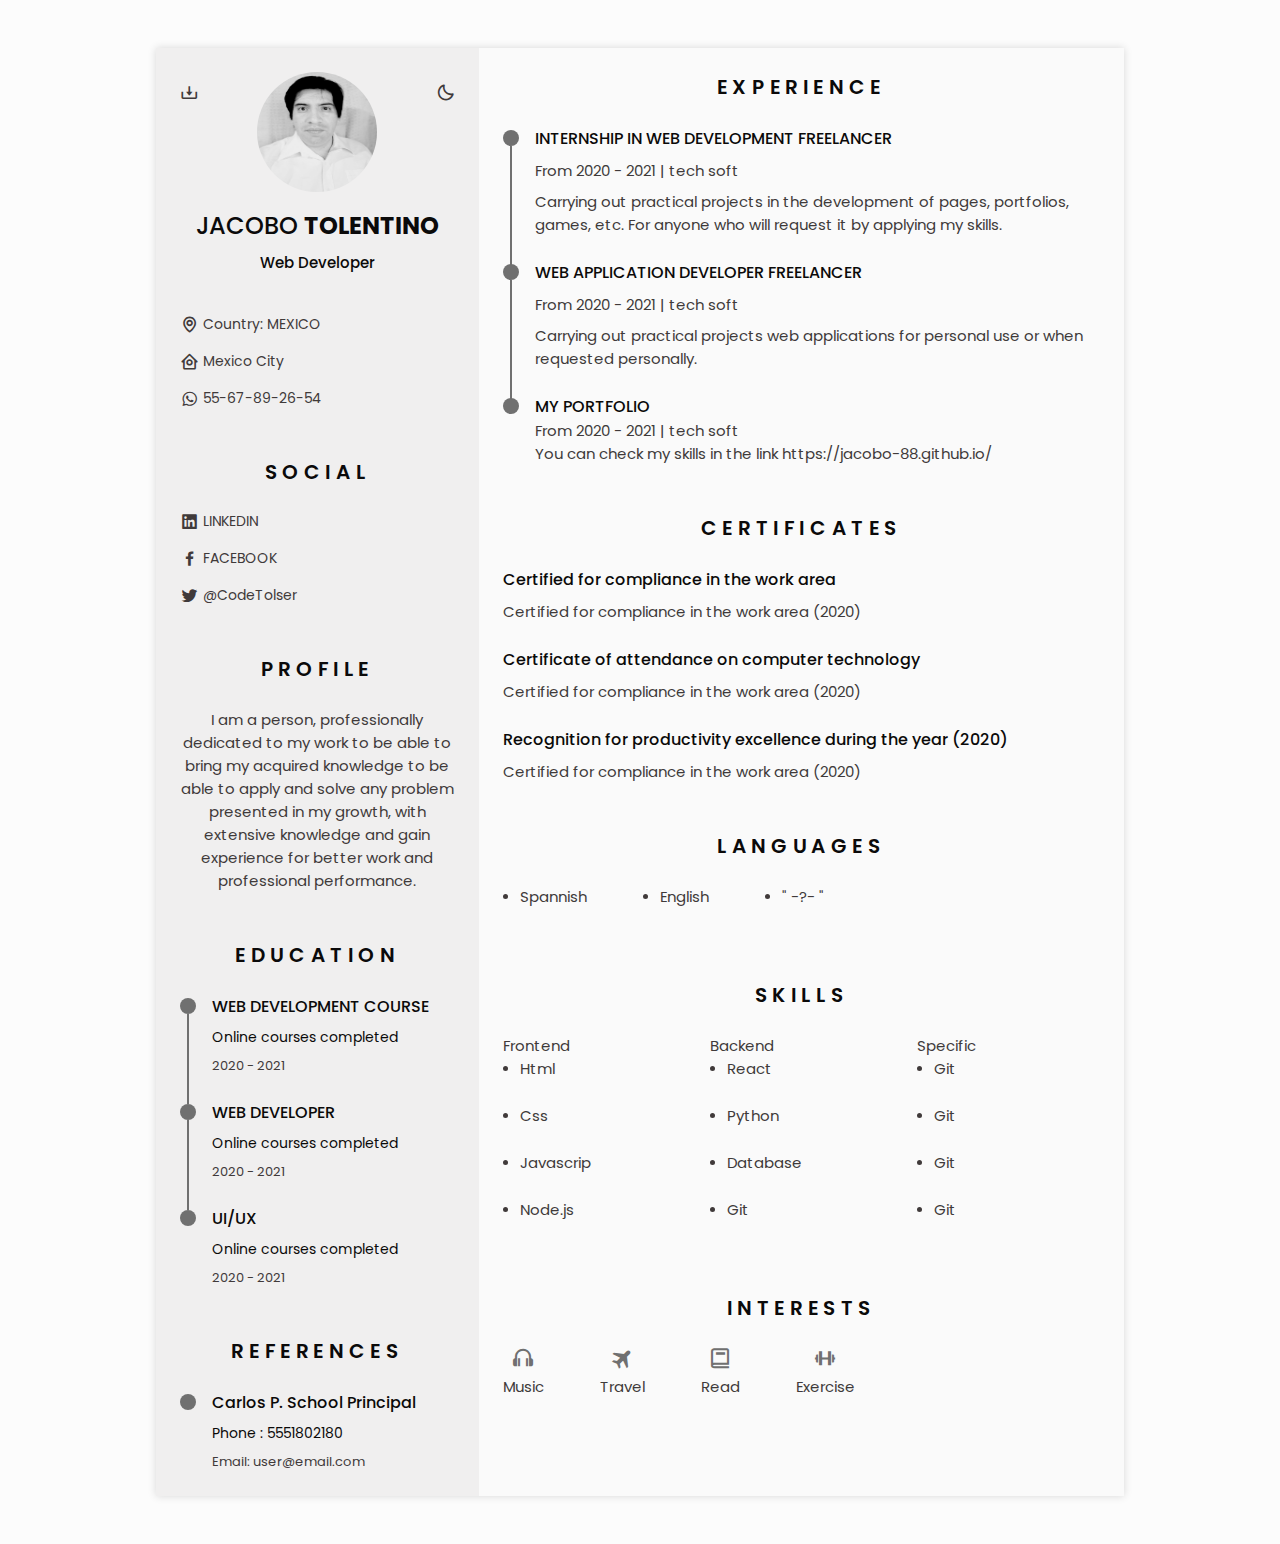
==== my-cv/index.html @ 5164c03e "confing" ====
<!DOCTYPE html>
    <html lang="en">
    <head>
        <meta charset="UTF-8">
        <meta name="viewport" content="width=device-width, initial-scale=1.0">
        <!--========== BOX ICONS ==========-->
        <link rel="stylesheet" href="https://cdn.jsdelivr.net/npm/boxicons@latest/css/boxicons.min.css">
        <!--========== CSS ==========-->
        <link rel="stylesheet" href="herram/styles.css">
        <!-- ===== favicon ===== -->
        <link  rel = "apple-touch-icon"  tamaños = "57x57"  href = "herram/favicos/apple-icon-57x57.png" > 
        <link  rel = "apple-touch-icon"  tamaños = "60x60"  href = "herram/favicos/ apple -icon-60x60.png " > 
        <link  rel = " apple-touch-icon "  tamaños = " 72x72 "  href = " herram/favicos/apple-icon-72x72.png " > 
        <link  rel = " apple-touch-icon "  tamaños = "76x76"  href = "herram/favicos/icono-apple-76x76.png" > 
        <link  rel = "apple-touch-icon "  tamaños = " 114x114 "  href = " herram/favicos/apple-icon-114x114.png "> 
        <link  rel = "apple-touch-icon"  tamaños = "120x120"  href = "herram/favicos/apple-icon-120x120.png" > 
        <link  rel = "apple-touch-icon"  tamaños = "144x144"  href = "herram/favicos/ apple-icon-144x144.png " > 
        <link  rel = " apple-touch-icon "  tamaños = " 152x152 "  href = " herram/favicos/apple-icon-152x152.png " > 
        <link  rel = "  tamaños de apple-touch-icon " = "180x180"  href = "herram/favicos/ icono-apple-180x180.png" > 
        <enlace  rel = "icono"  tipo = "imagen / png"  tamaños = "192x192"  href = "herram/favicos/android-icon-192x192.png" > 
        <link  rel = "icon"  type = "image / png"  tamaños = "32x32"  href = "herram/favicos/favicon-32x32.png" > 
        <link  rel = "icon"  type = "image / png"  tamaños = "96x96"  href = "herram/favicos/favicon-96x96.png" > 
        <link  rel = "icon"  type = "image / png"  tamaños = "16x16"  href = "herram/favicos/ favicon-16x16. png " > 
        <link  rel = " manifiesto " href = "herram/favicos/manifest.json" > 
        <meta  nombre ="msapplication-TileColor"  content = "#ffffff" > 
        <meta  name = "msapplication-TileImage"  content = "/ms-icon-144x144.png" > 
        <meta  name = "theme-color"  content = "#ffffff" >


        <title>MY CV</title>
    </head>
    <body>
        <!--========== HEADER ==========-->
        <header class="l-header" id="header">
            <nav class="nav bd-container">
                <a href="#" class="nav__logo">Jacobo</a>

                <div class="nav__menu" id="nav-menu">
                    <ul class="nav__list">
                        <li class="nav__item">
                            <a href="#home" class="nav__link active-link">
                                <i class='bx bx-home nav__icon'></i>Home
                            </a>
                        </li>

                        <li class="nav__item">
                            <a href="#profile" class="nav__link">
                                <i class='bx bx-user nav__icon'></i>Profile
                            </a>
                        </li>

                        <li class="nav__item">
                            <a href="#education" class="nav__link">
                                <i class='bx bx-book nav__icon'></i>Education
                            </a>
                        </li>

                        <li class="nav__item">
                            <a href="#skills" class="nav__link">
                                <i class='bx bx-receipt nav__icon'></i>Skills
                            </a>
                        </li>

                        <li class="nav__item">
                            <a href="#experience" class="nav__link">
                                <i class='bx bx-briefcase-alt nav__icon'></i>Experience
                            </a>
                        </li>

                        <li class="nav__item">
                            <a href="#certificates" class="nav__link">
                                <i class='bx bx-award nav__icon'></i>Certificates
                            </a>
                        </li>

                        <li class="nav__item">
                            <a href="#references" class="nav__link">
                                <i class='bx bx-link-external nav__icon'></i>References
                            </a>
                        </li>
                    </ul>
                </div>

                <div class="nav__toggle" id="nav-toggle">

                    <i class='bx bx-grid-alt'></i>
                </div>
            </nav>
        </header>
        <main class="l-main bd-container">
            <!-- All elements within this div, is generated in PDF -->
            <div class="resume" id="area-cv">
                <div class="resume__left">
                    <!--========== HOME ==========-->
                    <section class="home" id="home">
                        <div class="home__container section bd-grid">
                            <div class="home__data bd-grid">
                                <img loading="lazy" src="herram/img/Jacob 2.png" alt="" class="home__img">


                                <h1 class="home__title">JACOBO <b>TOLENTINO</b></h1>
                                <h3 class="home__profession">Web Developer</h3>

                                <!-- Button to download your CV -->
                                <div>
                                    <a download="" href="herram/pdf/myResume.pdf" class="home__button-movil">Download</a>
                                </div>
                            </div>


                            <div class="home__address bd-grid">
                                <span class="home__information">
                                    <i class='bx bx-map home__icon' ></i> Country: MEXICO
                                </span>
                                <span class="home__information">
                                    <i class='bx bx-home-circle home__icon' ></i> Mexico City
                                </span>
                                <span class="home__information">
                                    <i class='bx bxl-whatsapp home__icon' ></i> 55-67-89-26-54
                                </span>
                            </div>
                        </div>
                        <!-- Theme change button -->
                        <i class='bx bx-moon change-theme' title="Theme" id="theme-button"></i>

                        <!-- Button to generate and download the pdf. Available for desktop. -->
                        <i class='bx bx-download generate-pdf' title="Generate PDF" id="resume-button"></i>
                    </section>
                    <!--========== SOCIAL ==========-->
                    <section class="social section">
                        <h2 class="section-title">SOCIAL</h2>


                        <div class="social__container bd-grid">
                            <a href="https://www.linkedin.com/mwlite/in/jacobo-tolentino-serrano-6bb0761b8" target="_blank" class="social__link">
                                <i class='bx bxl-linkedin-square social__icon'></i> LINKEDIN
                            </a>
                            <a href="https://www.facebook.com/TOLSER14" target="_blank" class="social__link">
                                <i class='bx bxl-facebook social__icon'></i> FACEBOOK
                            </a>
                            <a href="https://mobile.twitter.com/codetolser" target="_blank" class="social__link">
                                <i class='bx bxl-twitter social__icon'></i> @CodeTolser
                            </a>
                        </div>
                    </section>
                    <!--========== PROFILE ==========-->
                    <section class="profile section" id="profile">
                       <h2 class="section-title">PROFILE</h2>
                       <p class="profile__description">I am a person, professionally dedicated to my work to be able to bring my acquired knowledge to be able to apply and solve any problem presented in my growth, with extensive knowledge and gain experience for better work and professional performance.</p>
                    </section>
                    <!--========== EDUCATION ==========-->
                    <section class="education section" id="education">
                        <h2 class="section-title">EDUCATION</h2>


                        <div class="education__container bd-grid">
                            <div class="education__content">
                                <div class="education__time">
                                    <span class="education__rounder"></span>
                                    <span class="education__line"></span>
                                </div>


                                <div class="education__data bd-grid">
                                    <h3 class="education__title">WEB DEVELOPMENT COURSE</h3>
                                    <span class="education__studies">Online courses completed</span>
                                    <span class="education__year">2020 - 2021</span>
                                </div>
                            </div>


                            <div class="education__content">
                                <div class="education__time">
                                    <span class="education__rounder"></span>
                                    <span class="education__line"></span>
                                </div>


                                <div class="education__data bd-grid">
                                    <h3 class="education__title">WEB DEVELOPER</h3>
                                    <span class="education__studies">Online courses completed</span>
                                    <span class="education__year">2020 - 2021</span>
                                </div>
                            </div>


                            <div class="education__content">
                                <div class="education__time">
                                    <span class="education__rounder"></span>
                               <!-- <span class="education__line"></span>-->
                                </div>


                                <div class="education__data bd-grid">
                                    <h3 class="education__title">UI/UX</h3>
                                    <span class="education__studies">Online courses completed</span>
                                    <span class="education__year">2020 - 2021</span>
                                </div>
                            </div>
                        </div>
                    </section>
                    <!--========== References  ==========-->
                    <section class="references section" id="references">
                        <h2 class="section-title">REFERENCES</h2>
                        <div class="references__container bd-grid">
                            <div class="references__content">
                                <div class="references__time">
                                    <span class="references__rounder"></span>
                                    <!--     <span class="references__line"></span>-->
                                </div>
                                <div class="references__data bd-grid">
                                    <h3 class="references__title">Carlos P. School Principal</h3>
                                    <span class="references__studies">Phone : 5551802180</span>
                                    <span class="references__year">Email: user@email.com</span>
                                </div>
                            </div>
                        </div>
                    </section>       
                </div>
                <div class="resume__right">
                    <!--========== EXPERIENCE =======--> 
                    <section class="experience section" id="experience">
                       <h2 class="section-title">EXPERIENCE</h2>

                       <div class="experience__container bd-grid">
                           <div class="experience__content">
                               <div class="experience__time">
                                   <span class="experience__rounder"></span>
                                   <span class="experience__line"></span>
                               </div>


                               <div class="experience__data bd-grid">
                                   <h3 class="experience__title">INTERNSHIP IN WEB DEVELOPMENT FREELANCER</h3>
                                   <span class="experience__conpany">From 2020 - 2021 | tech soft</span>
                                   <p class="experience__description">Carrying out practical projects in the development of pages, portfolios, games, etc.  For anyone who will request it by applying my skills.</p>
                               </div>
                           </div>
                           <div class="experience__content">
                               <div class="experience__time">
                                   <span class="experience__rounder"></span>
                                   <span class="experience__line"></span>
                               </div>

                               <div class="experience__data bd-grid">
                                   <h3 class="experience__title">WEB APPLICATION DEVELOPER FREELANCER</h3>
                                   <span class="experience__conpany">From 2020 - 2021 | tech soft</span>
                                   <p class="experience__description">Carrying out practical projects web applications for personal use or when requested personally.</p>
                               </div>
                           </div>
                           <div class="experience__content">
                               <div class="experience__time">
                                   <span class="experience__rounder"></span>
                                   <!-- <span class="experience__line"></span>-->
                               </div>

                                <div>
                                    <h3 class="experience__title">MY PORTFOLIO</h3>
                                    <span class="experience__conpany">From 2020 - 2021 | tech soft</span>
                                    <p class="experience__description">You can check my skills in the link https://jacobo-88.github.io/</p>
                                </div>
                           </div>
                       </div>
                    </section>
                    <!--========== CERTIFICATES ==========-->
                    <section class="certificate section" id="certificates">
                       <h2 class="section-title">CERTIFICATES</h2>


                       <div class="certificate__container bd-grid">
                           <div class="certificate__content">
                               <h3 class="certificate__title">Certified for compliance in the work area </h3>
                               <p class="certificate__description">Certified for compliance in the work area (2020)</p>
                           </div>

                           <div class="certificate__content">
                               <h3 class="certificate__title">Certificate of attendance on computer technology</h3>
                               <p class="certificate__description">Certified for compliance in the work area (2020)</p>
                           </div>

                           <div class="certificate__content">
                               <h3 class="certificate__title">Recognition for productivity excellence during the year (2020)</h3>
                               <p class="certificate__description">Certified for compliance in the work area (2020)</p>
                           </div>
                       </div>
                    </section>
                    <!--========== LANGUAGES ==========-->
                    <section class="languages section">
                       <h2 class="section-title">LANGUAGES</h2>
                       <div class="languages__container">
                           <ul class="languages__content bd-grid">
                               <li class="languages__name">
                                   <span class="languages__circle"></span>Spannish
                               </li>
                               <li class="languages__name">
                                   <span class="languages__circle"></span>English
                               </li>
                               <li class="languages__name">
                                   <span class="languages__circle"></span>" -?- "
                               </li>
                           </ul>
                       </div>
                    </section>
                    <!--========== Skills ==========-->
                    <section class="skills section" id="skills">
                        <h2 class="section-title">SKILLS</h2>

                        <div class="skills__content bd-grid">
                            <ul class="skills__data">Frontend
                                <li class="skills__name">
                                    <span class="skills__circle"></span>Html
                                </li>
                                <li class="skills__name">
                                    <span class="skills__circle"></span>Css
                                </li>
                                <li class="skills__name">
                                    <span class="skills__circle"></span>Javascrip
                                </li>
                                <li class="skills__name">
                                    <span class="skills__circle"></span>Node.js
                                </li>
                            </ul>


                            <ul class="skills__data">Backend
                                <li class="skills__name">
                                    <span class="skills__circle"></span>React
                                </li>
                                <li class="skills__name">
                                    <span class="skills__circle"></span>Python
                                </li>
                                <li class="skills__name">
                                    <span class="skills__circle"></span>Database
                                </li>
                                <li class="skills__name">
                                    <span class="skills__circle"></span>Git
                                </li>
                            </ul>

                            <ul class="skills__data">Specific
                                <li class="skills__name">
                                    <span class="skills__circle"></span>Git
                                </li>
                                <li class="skills__name">
                                    <span class="skills__circle"></span>Git
                                </li>
                                <li class="skills__name">
                                    <span class="skills__circle"></span>Git
                                </li>
                                <li class="skills__name">
                                    <span class="skills__circle"></span>Git
                                </li>
                            </ul>
                        </div>   
                    </section>
                    <!--========== INTERESTS ==========-->
                    <section class="interests section">
                       <h2 class="section-title">INTERESTS</h2>
                       <div class="interests__container bd-grid">
                           <div class="interests__content">
                               <i class='bx bx-headphone interests__icon' ></i>
                               <span class="interests__name">Music</span>
                           </div>

                           <div class="interests__content">
                               <i class='bx bxs-plane-alt interests__icon' ></i>
                               <span class="interests__name">Travel</span>
                           </div>

                           <div class="interests__content">
                               <i class='bx bx-book interests__icon' ></i>
                               <span class="interests__name">Read</span>
                           </div>

                           <div class="interests__content">
                               <i class='bx bx-dumbbell interests__icon' ></i>
                               <span class="interests__name">Exercise</span>
                           </div>
                       </div>
                    </section>
                </div>
            </div>        
        </main>

        <!--========== SCROLL TOP ==========-->
        <a href="#" class="scrolltop" id="scroll-top">
            <i class='bx bx-up-arrow-alt scrolltop__icon' ></i>
        </a>

        <!--========== HTML2PDF ==========-->
        <script src="herram/js/html2pdf.bundle.min.js"></script>

        <!--========== MAIN JS ==========-->
        <script src="herram/js/main.js"></script>
    </body>
</html>
---- my-cv/herram/styles.css ----
/*===== GOOGLE FONTS =====*/
@import url('https://fonts.googleapis.com/css2?family=Poppins:wght@400;500;600&display=swap');

/*===== VARIABLES CSS =====*/
:root {
  --header-height: 3rem;
  
  /*========== Colors ==========*/
  --title-color: #0B0A0A;
  --text-color: #403A3A;
  --text-color-light: #707070;
  --container-color: #FAFAFA;
  --container-color-alt: #F0EFEF;
  --body-color: #FCFCFC;

  /*========== Font and typography ==========*/
  --body-font: 'Poppins', sans-serif;
  --h1-font-size: 1.5rem;
  --h2-font-size: 1.25rem;
  --h3-font-size: 1rem;
  --normal-font-size: .938rem;
  --small-font-size: .875rem;
  --smaller-font-size: .813rem;

  /*========== Font weight ==========*/
  --font-medium: 500;
  --font-semi-bold: 600;

  /*========== Margenes ==========*/
  --mb-1: .5rem;
  --mb-2: 1rem;
  --mb-3: 1.5rem;

  /*========== z index ==========*/
  --z-tooltip: 10;
  --z-fixed: 100;
}

/*========== BASE ==========*/
*,::before,::after{
  box-sizing: border-box;
}
html{
  scroll-behavior: smooth;
}

/*========== Variables Dark theme ==========*/
body.dark-theme{
  --title-color: #F2F2F2;
  --text-color: #BFBFBF;
  --container-color: #212121;
  --container-color-alt: #181616;
  --body-color: #282828;
}

/*========== Button Dark/Light ==========*/
.change-theme{
  position: absolute;
  right: 0;
  top: 2.2rem;
  display: flex;
  color: var(--text-color);
  font-size: 1.2rem;
  cursor: pointer;
}
.change-theme:hover{
  color: var(--title-color);
}

/*========== Font size variables to scale cv ==========*/
body.scale-cv{
  --h1-font-size: .938rem;
  --h2-font-size: .938rem;
  --h3-font-size: .875rem;
  --normal-font-size: .813rem;
  --small-font-size: .75rem;
  --smaller-font-size: .688rem;
}

/*========== Generate PDF button ==========*/
.generate-pdf{
  display: none;
  position: absolute;
  top: 2.2rem;
  left: 0;
  font-size: 1.2rem;
  color: var(--text-color);
  cursor: pointer;
}
.generate-pdf:hover{
  color: var(--title-color);
}

/*========== Classes modified to reduce size and print on A4 sheet ==========*/
.scale-cv .change-theme,
.scale-cv .generate-pdf{
  display: none;
}
.scale-cv .bd-container{
  max-width: 595px;
}
.scale-cv .section{
  padding: 1.5rem 0 .80rem;
}
.scale-cv .section-title{
  margin-bottom: .75rem;
}
.scale-cv .resume__left,
.scale-cv .resume__right{
  padding: 0 1rem;
}
.scale-cv .home__img{
  width: 90px;
  height: 90px;
}
.scale-cv .home__container{
  gap: 1.5rem;
}
.scale-cv .home__data{
  gap: .25rem;
}
.scale-cv .home__address,
.scale-cv .social__container{
  gap: .75rem;
}
.scale-cv .home__icon,
.scale-cv .social__icon,
.scale-cv .interests__icon{
  font-size: 1rem;
}
.scale-cv .education__container,
.scale-cv .experience__container,
.scale-cv .certificate__container{
  gap: 1rem;
}
.scale-cv .education__time,
.scale-cv .experience__time{
  padding-right: .5rem;
}
.scale-cv .education__rounder,
.scale-cv .experience__rounder{
  width: 11px;
  height: 11px;
  margin-top: .22rem;
}
.scale-cv .education__line,
.scale-cv .experience__line{
  width: 1px;
  height: 110%;
  transform: translate(5px, 0);
}
.scale-cv .education__data,
.scale-cv .experience__data{
  gap: .25rem;
}
.scale-cv .skills__name{
  margin-bottom: var(--mb-1);
}
.scale-cv .interests__container{
  column-gap: 2.5rem;
}
body{
  margin: 0 0 var(--header-height) 0;
  padding: 0;
  font-family: var(--body-font);
  font-size: var(--normal-font-size);
  background-color: var(--body-color);
  color: var(--text-color);
}
h1,h2,h3,ul,p{
  margin: 0;
}
h1,h2,h3{
  color: var(--title-color);
  font-weight: var(--font-medium);
}
ul{
  padding: 0;
  list-style: none;
}
a{
  text-decoration: none;
}
img{
  max-width: 100%;
  height: auto;
}

/*========== CLASS CSS ==========*/
.section{
  padding: 1.5rem 0;
}
.section-title{
  font-size: var(--h2-font-size);
  color: var(--title-color);
  font-weight: var(--font-semi-bold);
  text-transform: uppercase;
  letter-spacing: .35rem;
  text-align: center;
  margin-bottom: var(--mb-3);
}

/*========== LAYOUT ==>*/  
.bd-container{
  max-width: 968px;
  width: calc(100% - 3rem);
  margin-left: var(--mb-3);
  margin-right: var(--mb-3);
}
.bd-grid{
  display: grid;
  gap: 1.5rem;
}
.l-header{
  width: 100%;
  position: fixed;
  bottom: 0;
  left: 0;
  z-index: var(--z-fixed);
  background-color: var(--body-color);
  box-shadow: 0 -1px 4px rgba(0,0,0.1);
  transition: .3s;
}
/*========== NAV ==========*/
.nav{
  height: var(--header-height);
  display: flex;
  justify-content: space-between;
  align-items: center;
}
@media only screen and (max-width:968px){
  .nav__menu{
    position: fixed;
    bottom: -100%;
    left: 0;
    width: 100%;
    padding: 2rem 1.5rem;
    background-color: var(--body-color);
    box-shadow: 0 1px 4px rgba(0,0,0.1);
    border-radius: 1rem 1rem 0 0;
    z-index: var(--z-fixed);
    transition: .3s;
  }
}
.nav__logo,
.nav__toggle{
  color: var(--title-color);
  font-weight: var(--font-medium);
}
.nav__toggle{
  font-size: 1.2rem;
  cursor: pointer;
}
.nav__item{
  text-align: center;
}
.nav__list{
  display: grid;
  grid-template-columns: repeat(3, 1fr);
  gap: 2rem;
}
.nav__link{
  display: flex;
  flex-direction: column;
  font-size: var(--smaller-font-size);
  color: var(--text-color-light);
  font-weight: var(--font-medium);
}
.nav__link:hover{
  color: var(--title-color);
}
.nav__icon{
  font-size: 1.2rem;
  margin-bottom: var(--mb-1);
}

/* Show menu */
.show-menu{
  bottom: var(--header-height);
}

/* Active menu link */
.active-link{
  color: var(--title-color);
}

/*========== HOME ==========*/
.home{
  position: relative;
}
.home__container{
  gap: 3rem;
}
.home__data{
  gap: .5rem;
  text-align: center;
}
.home__img{
  width: 120px;
  height: 120px;
  border-radius: 50%;
  justify-self: center;
  margin-bottom: var(--mb-1);
}
.home__title{
  font-size: var(--h1-font-size);
}
.home__profession{
  font-size: var(--normal-font-size);
  margin-bottom: var(--mb-1);
}
.home__address{
  gap: 1rem;
}
.home__information{
  display: flex;
  align-items: center;
  font-size: var(--small-font-size);
}
.home__icon{
  font-size: 1.2rem;
  margin-right: .25rem;
}
.home__button-movil{
  display: inline-block;
  border: 2px solid var(--text-color);
  color: var(--title-color);
  padding: 1rem 2rem;
  border-radius: .25rem;
  transition: .3s;
  font-weight: var(--font-medium);
  margin-top: var(--mb-3);
}
.home__button-movil:hover{
  background-color: var(--text-color);
  color: var(--container-color);
}
/*========== SOCIAL ==========*/
.social__container{
  grid-template-columns: max-content;
  gap: 1rem;
}
.social__link{
  display: inline-flex;
  align-items: center;
  font-size: var(--small-font-size);
  color: var(--text-color);
}
.social__link:hover{
  color: var(--title-color);
}
.social__icon{
  font-size: 1.2rem;
  margin-right: .25rem;
}

/*========== PROFILE ==========*/
.profile__description{
  text-align: center;
  gap: .5rem;
}

/*========== EDUCATION AND EXPERIENCE AND REFERENCES==========*/
.education__content,
.references__content,
.experience__content{
  display: flex;
}
.education__time,
.references__time,
.experience__time{
  padding-right: 1rem;
}
.education__rounder,
.references__rounder,
.experience__rounder{
  position: relative;
  display: block;
  width: 16px;
  height: 16px;
  background-color: var(--text-color-light);
  border-radius: 50%;
  margin-top: .25rem;
}
.education__line,
.references__line,
.experience__line{
  display: block;
  width: 2px;
  height: 110%;
  background-color: var(--text-color-light);
  transform: translate(7px, 0);
}
.education__data,
.references__data,
.experience__data{
  gap: .5rem;
}
.education__title,
.references__title,
.experience__title{
  font-size: var(--h3-font-size);
}
.education__studies,
.references__studies,
.experience__company{
  font-size: var(--small-font-size);
  color: var(--title-color);
}
.references__year,
.education__year{
  font-size: var(--smaller-font-size);
}
/*========== CERTIFICATES ==========*/
.certificate__title{
  font-size: var(--h3-font-size);
  margin-bottom: var(--mb-1);
}
/*========== SKILLS AND LANGUAGES ==========*/
.skills__content,
.languages__content{
  grid-template-columns: repeat(3, 1fr);
}
.skills__name,
.languages__name{
  display: flex;
  align-items: center;
  margin-bottom: var(--mb-3);
}
.skills__circle,
.languages__circle{
  display: inline-block;
  width: 5px;
  height: 5px;
  background-color: var(--text-color);
  border-radius: 50%;
  margin-right: .75rem;
}
/*========== INTERESTS ==========*/
.interests__container{
  grid-template-columns: repeat(3, 1fr);
  margin-top: var(--mb-2);
}
.interests__content{
  display: flex;
  flex-direction: column;
  align-items: center;
}
.interests__icon{
  font-size: 1.5rem;
  color: var(--text-color-light);
  margin-bottom: .25rem;
}

/* Scroll top */
.scrolltop{
  position: fixed;
  right: 1rem;
  bottom: -20%;
  display: flex;
  justify-content: center;
  align-items: center;
  padding: .3rem;
  background-color: var(--container-color-alt);
  border-radius: .4rem;
  z-index: var(--z-tooltip);
  transition: .4s;
  visibility: hidden;
}
.scrolltop__icon{
  font-size: 1.2rem;
  color: var(--text-color);
}
.show-scroll{
  visibility: visible;
  bottom: 5rem;
}

/*========== MEDIA QUERIES ==========*/
/* For small devices, menu two columns */
@media only screen and (max-width:320px){
  .nav__list{
    grid-template-columns: repeat(2, 1fr);
    gap: 1rem .5rem;
  }
}

/* Classes modified for large screen size */
@media only screen and (min-width:968px){
  body{
    margin: 3rem 0;
  }
  .bd-container{
    margin-left: auto;
    margin-right: auto;
  }
  .l-header,
  .scrolltop{
    display: none;
  }
  .resume{
    display: grid;
    grid-template-columns: .5fr 1fr;
    background-color: var(--container-color);
    box-shadow: 0 0 8px rgba(13,12,12,.15);
  }
  .resume__left{
    background-color: var(--container-color-alt);
  }
  .resume__left,
  .resume__right{
    padding: 0 1.5rem;
  }
  .generate-pdf{
    display: inline-block;
  }
  .section-title,
  .profile__description{
    text-align: center;
    gap: 3.5rem;
  }
  .home__container{
    gap: 1.5rem;
  }
  .home__button-movil{
    display: none;
  }
  .languages__content{
    grid-template-columns: repeat(3, max-content);
    column-gap: 3.5rem;
  }
  .references__container{
    grid-template-columns: repeat(1, 1fr);
    column-gap: 3.5rem;
  }
  .interests__container{
    grid-template-columns: repeat(4, max-content);
    column-gap: 3.5rem;
  }
  .skills__container{
    grid-template-columns: repeat(3, max-content);
    column-gap: 3.5rem;
  }
}
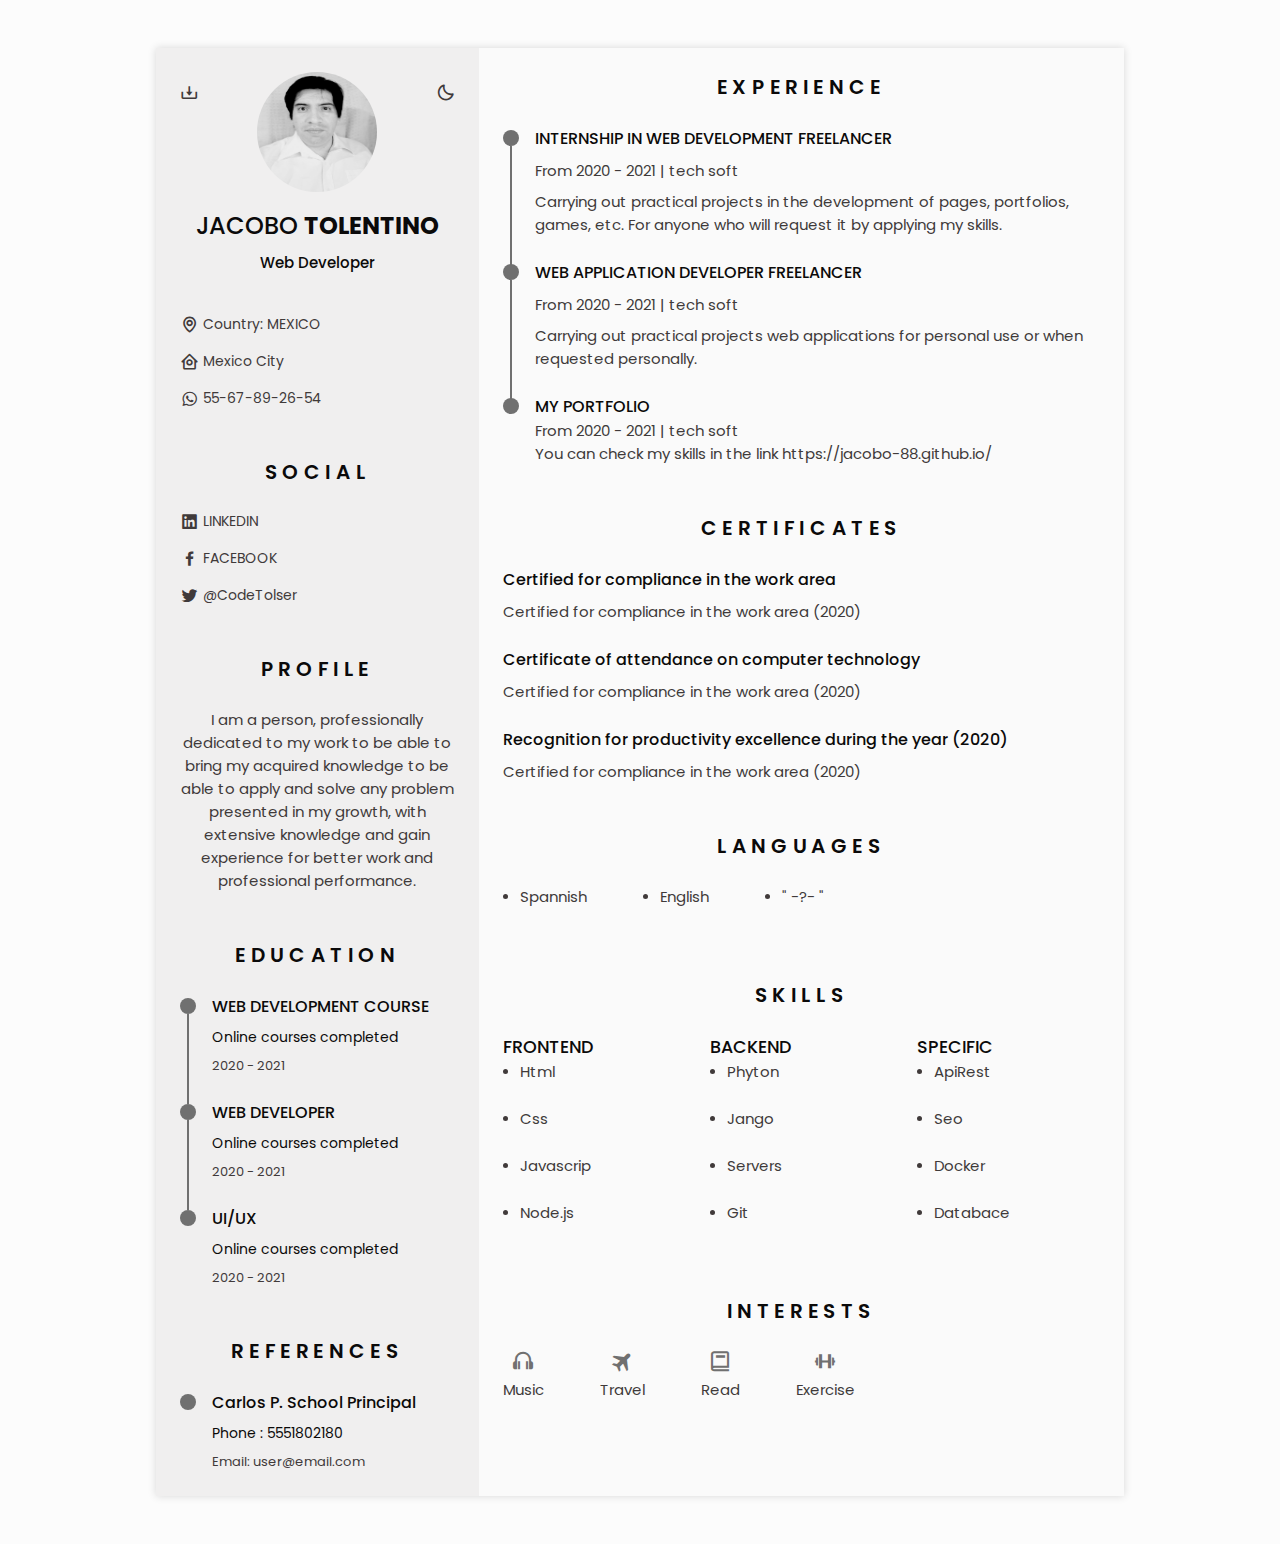
==== commit e8dd086c: "resumen" ====
--- a/my-cv/index.html
+++ b/my-cv/index.html
@@ -306,7 +306,7 @@
                         <h2 class="section-title">SKILLS</h2>
 
                         <div class="skills__content bd-grid">
-                            <ul class="skills__data">Frontend
+                            <ul class="skills__data"><h3>FRONTEND</h3>
                                 <li class="skills__name">
                                     <span class="skills__circle"></span>Html
                                 </li>
@@ -321,34 +321,33 @@
                                 </li>
                             </ul>
 
-
-                            <ul class="skills__data">Backend
-                                <li class="skills__name">
-                                    <span class="skills__circle"></span>React
-                                </li>
-                                <li class="skills__name">
-                                    <span class="skills__circle"></span>Python
-                                </li>
-                                <li class="skills__name">
-                                    <span class="skills__circle"></span>Database
+                            <ul class="skills__data"><h3>BACKEND</h3>
+                                <li class="skills__name">
+                                    <span class="skills__circle"></span>Phyton
+                                </li>
+                                <li class="skills__name">
+                                    <span class="skills__circle"></span>Jango
+                                </li>
+                                <li class="skills__name">
+                                    <span class="skills__circle"></span>Servers
                                 </li>
                                 <li class="skills__name">
                                     <span class="skills__circle"></span>Git
                                 </li>
                             </ul>
 
-                            <ul class="skills__data">Specific
-                                <li class="skills__name">
-                                    <span class="skills__circle"></span>Git
-                                </li>
-                                <li class="skills__name">
-                                    <span class="skills__circle"></span>Git
-                                </li>
-                                <li class="skills__name">
-                                    <span class="skills__circle"></span>Git
-                                </li>
-                                <li class="skills__name">
-                                    <span class="skills__circle"></span>Git
+                            <ul class="skills__data"><h3>SPECIFIC</h3>
+                                <li class="skills__name">
+                                    <span class="skills__circle"></span>ApiRest
+                                </li>
+                                <li class="skills__name">
+                                    <span class="skills__circle"></span>Seo
+                                </li>
+                                <li class="skills__name">
+                                    <span class="skills__circle"></span>Docker
+                                </li>
+                                <li class="skills__name">
+                                    <span class="skills__circle"></span>Databace
                                 </li>
                             </ul>
                         </div>   
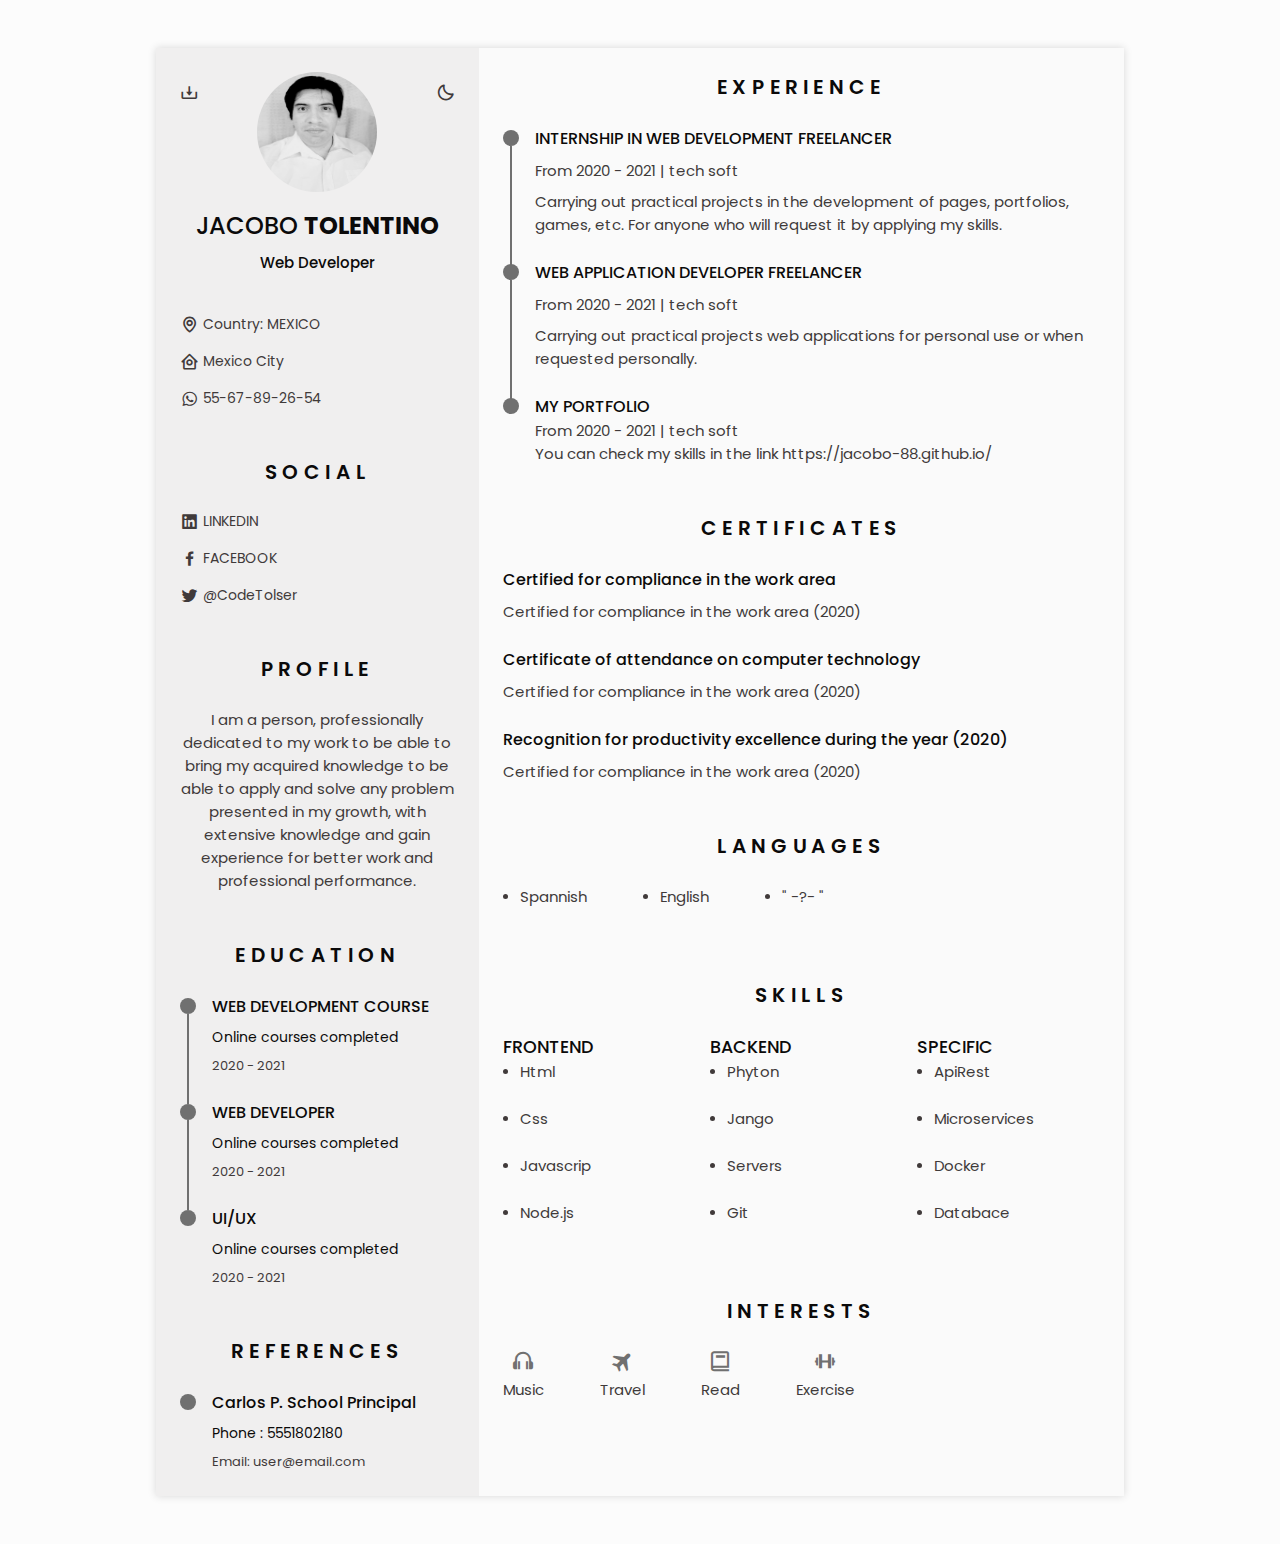
==== commit e94e3761: "modifig" ====
--- a/my-cv/index.html
+++ b/my-cv/index.html
@@ -341,7 +341,7 @@
                                     <span class="skills__circle"></span>ApiRest
                                 </li>
                                 <li class="skills__name">
-                                    <span class="skills__circle"></span>Seo
+                                    <span class="skills__circle"></span>Microservices
                                 </li>
                                 <li class="skills__name">
                                     <span class="skills__circle"></span>Docker
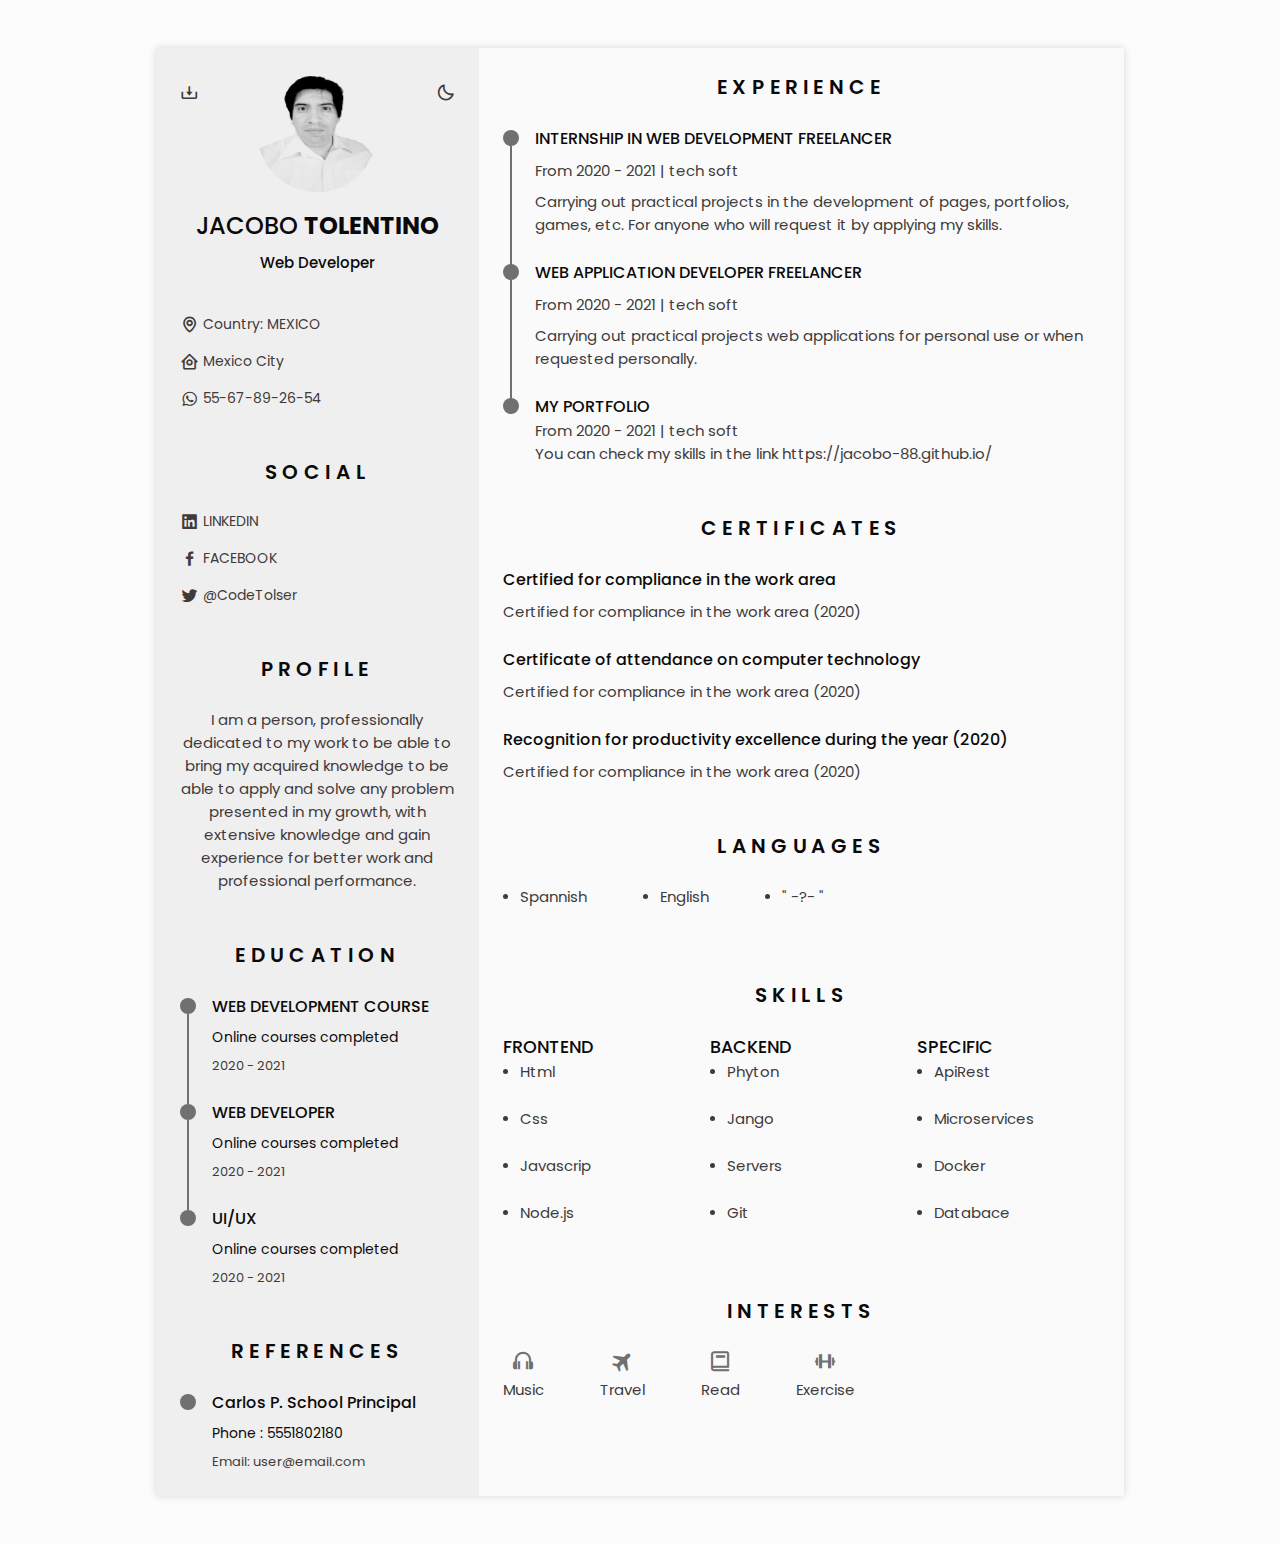
==== commit b0704c39: "imeg" ====
--- a/my-cv/index.html
+++ b/my-cv/index.html
@@ -95,7 +95,7 @@
                     <section class="home" id="home">
                         <div class="home__container section bd-grid">
                             <div class="home__data bd-grid">
-                                <img loading="lazy" src="herram/img/Jacob 2.png" alt="" class="home__img">
+                                <img loading="lazy" src="herram/img/tol1.png" alt="" class="home__img">
 
 
                                 <h1 class="home__title">JACOBO <b>TOLENTINO</b></h1>
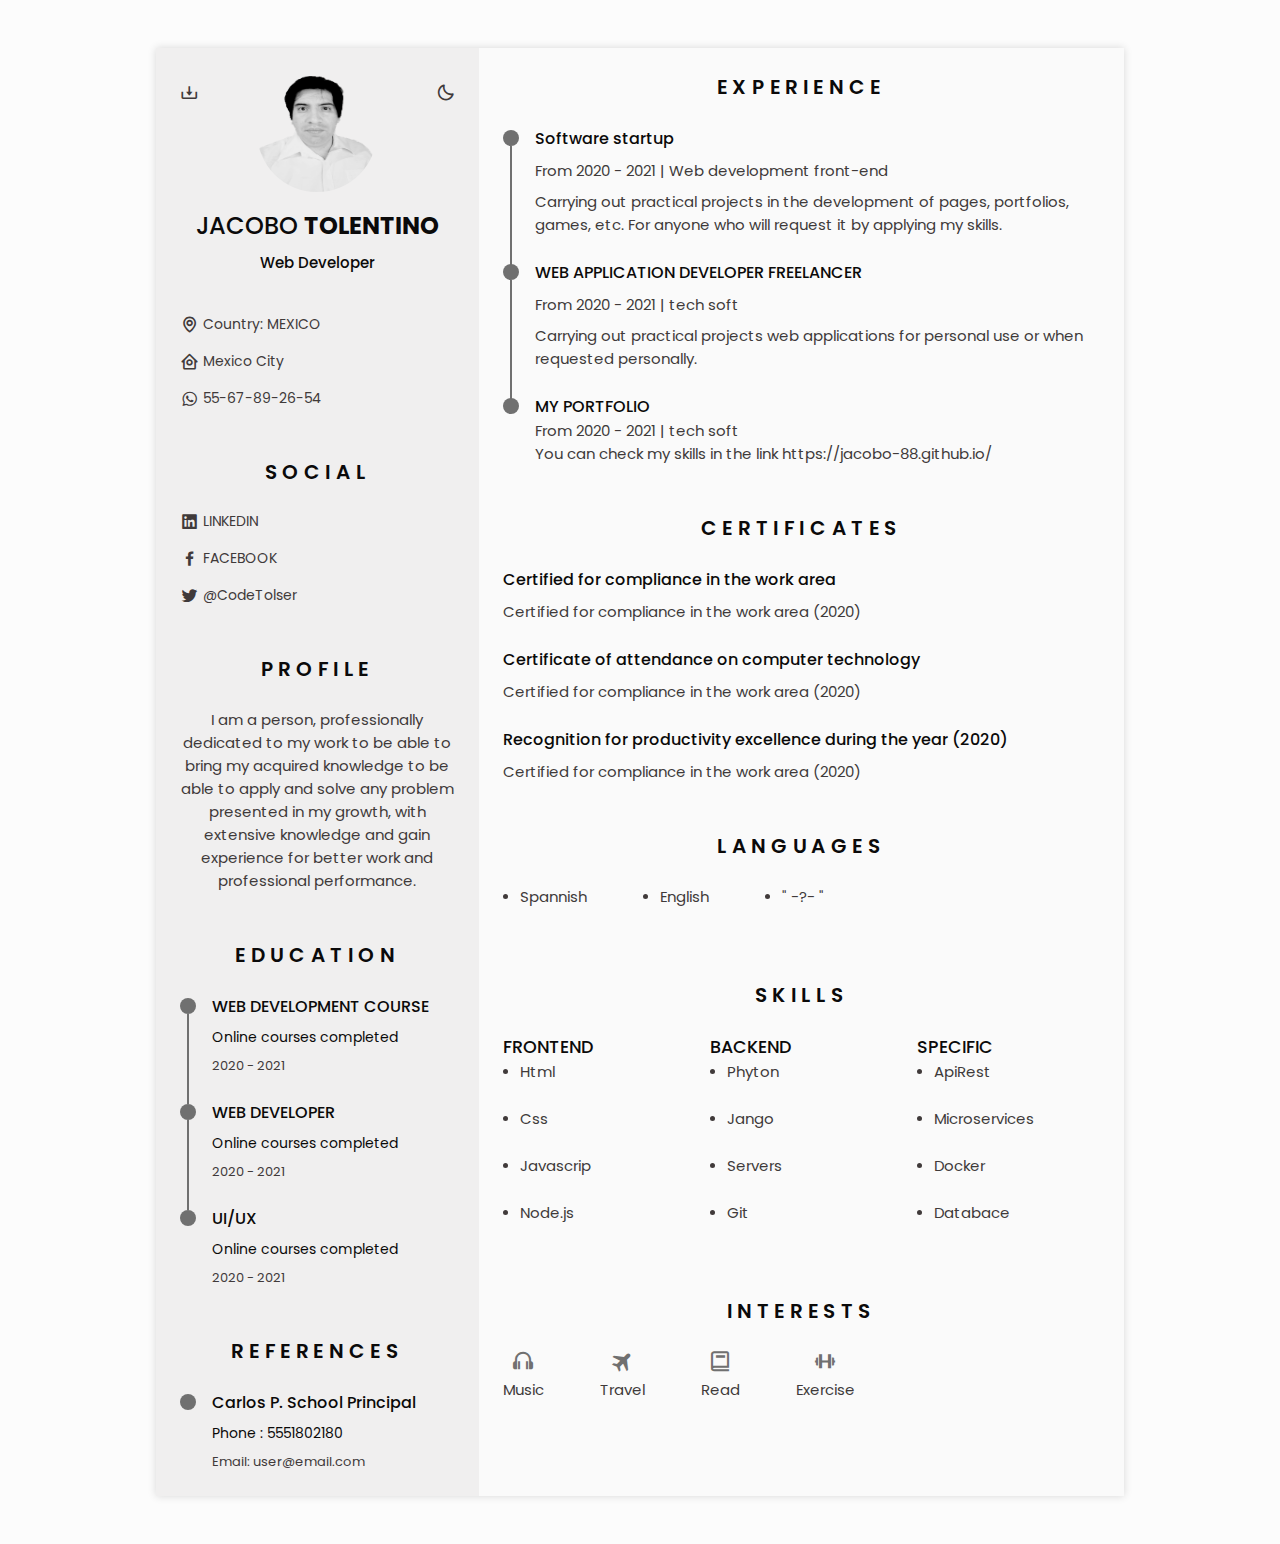
==== commit 7a825227: "my cv" ====
--- a/my-cv/index.html
+++ b/my-cv/index.html
@@ -231,8 +231,8 @@
 
 
                                <div class="experience__data bd-grid">
-                                   <h3 class="experience__title">INTERNSHIP IN WEB DEVELOPMENT FREELANCER</h3>
-                                   <span class="experience__conpany">From 2020 - 2021 | tech soft</span>
+                                   <h3 class="experience__title">Software startup</h3>
+                                   <span class="experience__conpany">From 2020 - 2021 | Web development front-end</span>
                                    <p class="experience__description">Carrying out practical projects in the development of pages, portfolios, games, etc.  For anyone who will request it by applying my skills.</p>
                                </div>
                            </div>
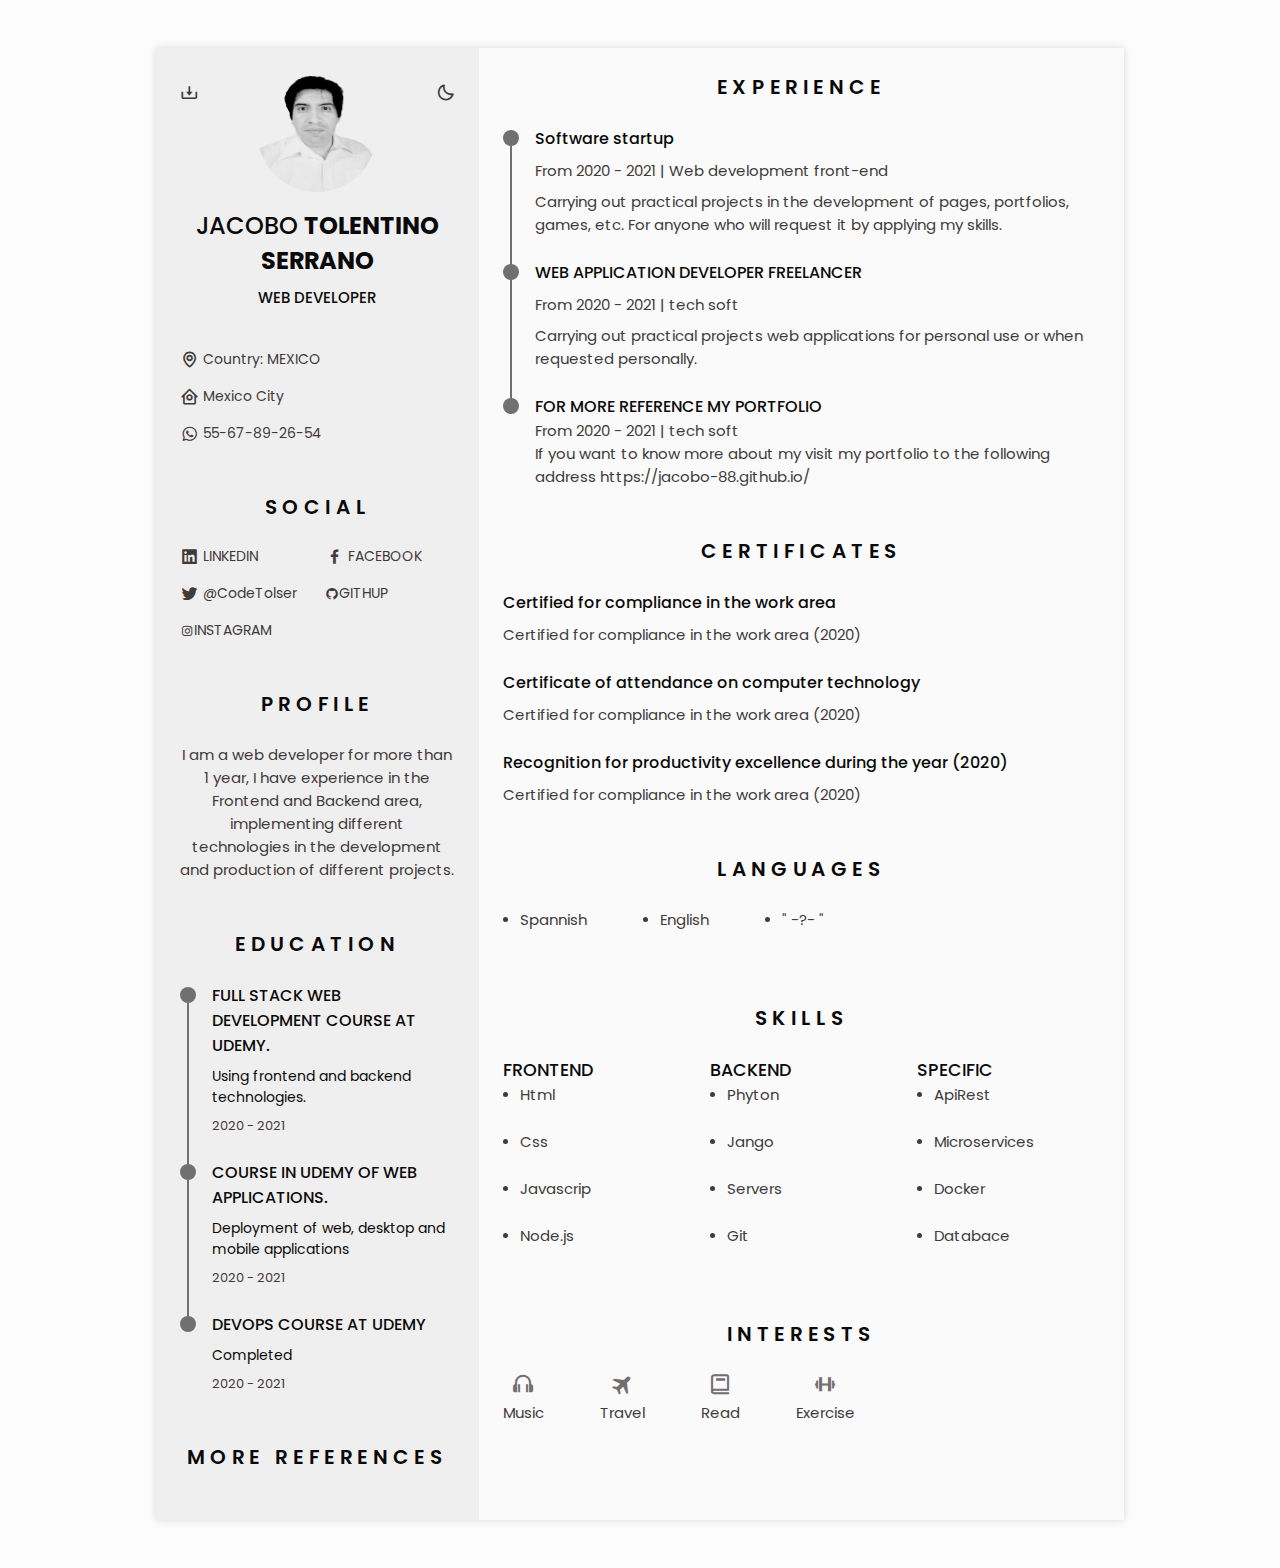
==== commit 6be585d0: "-#-+7&3_:" ====
--- a/my-cv/index.html
+++ b/my-cv/index.html
@@ -98,12 +98,12 @@
                                 <img loading="lazy" src="herram/img/tol1.png" alt="" class="home__img">
 
 
-                                <h1 class="home__title">JACOBO <b>TOLENTINO</b></h1>
-                                <h3 class="home__profession">Web Developer</h3>
+                                <h1 class="home__title">JACOBO <b>TOLENTINO SERRANO</b></h1>
+                                <h3 class="home__profession">WEB DEVELOPER</h3>
 
                                 <!-- Button to download your CV -->
                                 <div>
-                                    <a download="" href="herram/pdf/myResume.pdf" class="home__button-movil">Download</a>
+                                    <a download="" href="herram/pdf/MyCvEsp2.pdf" class="home__button-movil">Download</a>
                                 </div>
                             </div>
 
@@ -133,21 +133,26 @@
 
                         <div class="social__container bd-grid">
                             <a href="https://www.linkedin.com/mwlite/in/jacobo-tolentino-serrano-6bb0761b8" target="_blank" class="social__link">
-                                <i class='bx bxl-linkedin-square social__icon'></i> LINKEDIN
+                                <i class='bx bxl-linkedin-square social__icon'></i>  LINKEDIN
                             </a>
                             <a href="https://www.facebook.com/TOLSER14" target="_blank" class="social__link">
-                                <i class='bx bxl-facebook social__icon'></i> FACEBOOK
+                                <i class='bx bxl-facebook social__icon'></i>  FACEBOOK
                             </a>
                             <a href="https://mobile.twitter.com/codetolser" target="_blank" class="social__link">
-                                <i class='bx bxl-twitter social__icon'></i> @CodeTolser
+                                <i class='bx bxl-twitter social__icon'></i>  @CodeTolser
+                            </a>
+                            <a href="https://github.com/Jacobo-88" target="_blank" class="social__link">
+                                <i class='bx bxl-github'></i>  GITHUP
+                            </a>
+                            <a href="https://www.instagram.com/codetolser/" target="_blank" class="social__link">
+                                <i class='bx bxl-instagram'></i>  INSTAGRAM
                             </a>
                         </div>
                     </section>
                     <!--========== PROFILE ==========-->
                     <section class="profile section" id="profile">
                        <h2 class="section-title">PROFILE</h2>
-                       <p class="profile__description">I am a person, professionally dedicated to my work to be able to bring my acquired knowledge to be able to apply and solve any problem presented in my growth, with extensive knowledge and gain experience for better work and professional performance.</p>
-                    </section>
+                       <p class="profile__description">I am a web developer for more than 1 year, I have experience in the Frontend and Backend area, implementing different technologies in the development and production of different projects.</p> </section>
                     <!--========== EDUCATION ==========-->
                     <section class="education section" id="education">
                         <h2 class="section-title">EDUCATION</h2>
@@ -162,8 +167,8 @@
 
 
                                 <div class="education__data bd-grid">
-                                    <h3 class="education__title">WEB DEVELOPMENT COURSE</h3>
-                                    <span class="education__studies">Online courses completed</span>
+                                    <h3 class="education__title">FULL STACK WEB DEVELOPMENT COURSE AT UDEMY.</h3>
+                                    <span class="education__studies">Using frontend and backend technologies.</span>
                                     <span class="education__year">2020 - 2021</span>
                                 </div>
                             </div>
@@ -177,8 +182,8 @@
 
 
                                 <div class="education__data bd-grid">
-                                    <h3 class="education__title">WEB DEVELOPER</h3>
-                                    <span class="education__studies">Online courses completed</span>
+                                    <h3 class="education__title">COURSE IN UDEMY OF WEB APPLICATIONS.</h3>
+                                    <span class="education__studies">Deployment of web, desktop and mobile applications</span>
                                     <span class="education__year">2020 - 2021</span>
                                 </div>
                             </div>
@@ -192,8 +197,8 @@
 
 
                                 <div class="education__data bd-grid">
-                                    <h3 class="education__title">UI/UX</h3>
-                                    <span class="education__studies">Online courses completed</span>
+                                    <h3 class="education__title">DEVOPS COURSE AT UDEMY</h3>
+                                    <span class="education__studies">Completed</span>
                                     <span class="education__year">2020 - 2021</span>
                                 </div>
                             </div>
@@ -201,19 +206,19 @@
                     </section>
                     <!--========== References  ==========-->
                     <section class="references section" id="references">
-                        <h2 class="section-title">REFERENCES</h2>
+                        <h2 class="section-title">MORE REFERENCES</h2>
                         <div class="references__container bd-grid">
-                            <div class="references__content">
+                             <!--<div class="references__content">
                                 <div class="references__time">
                                     <span class="references__rounder"></span>
-                                    <!--     <span class="references__line"></span>-->
+                                    <!--     <span class="references__line"></span>--
                                 </div>
                                 <div class="references__data bd-grid">
                                     <h3 class="references__title">Carlos P. School Principal</h3>
                                     <span class="references__studies">Phone : 5551802180</span>
-                                    <span class="references__year">Email: user@email.com</span>
-                                </div>
-                            </div>
+                                 <!--   <span class="references__year"></span> --
+                                </div>
+                             </div>-->
                         </div>
                     </section>       
                 </div>
@@ -255,9 +260,9 @@
                                </div>
 
                                 <div>
-                                    <h3 class="experience__title">MY PORTFOLIO</h3>
+                                    <h3 class="experience__title">FOR MORE REFERENCE MY PORTFOLIO</h3>
                                     <span class="experience__conpany">From 2020 - 2021 | tech soft</span>
-                                    <p class="experience__description">You can check my skills in the link https://jacobo-88.github.io/</p>
+                                    <p class="experience__description">If you want to know more about my visit my portfolio to the following address https://jacobo-88.github.io/</p>
                                 </div>
                            </div>
                        </div>
--- a/my-cv/herram/styles.css
+++ b/my-cv/herram/styles.css
@@ -127,6 +127,10 @@
 .scale-cv .social__icon,
 .scale-cv .interests__icon{
   font-size: 1rem;
+}
+.scale-cv .references__container{
+  height: 5px;
+
 }
 .scale-cv .education__container,
 .scale-cv .experience__container,
@@ -337,7 +341,7 @@
 }
 /*========== SOCIAL ==========*/
 .social__container{
-  grid-template-columns: max-content;
+  grid-template-columns: repeat(2, 1fr);
   gap: 1rem;
 }
 .social__link{
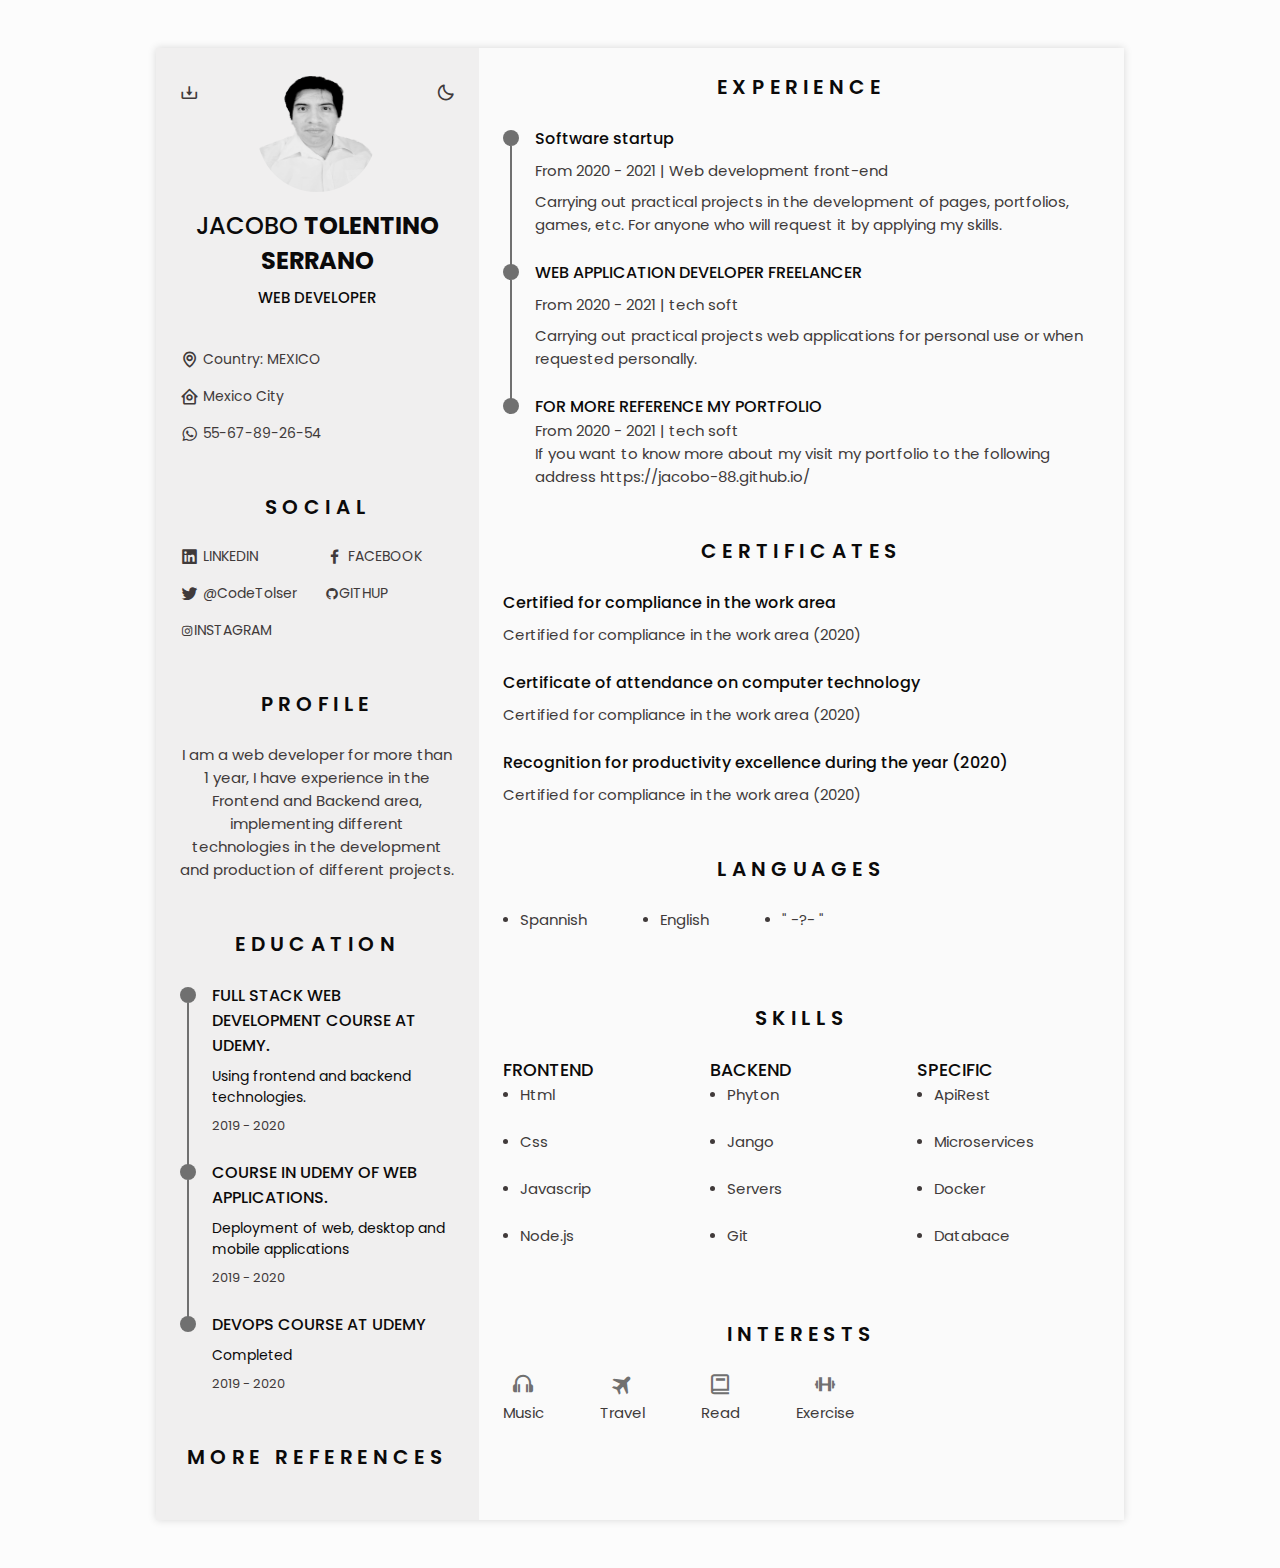
==== commit 05a42ce1: "fsrgbugvs" ====
--- a/my-cv/index.html
+++ b/my-cv/index.html
@@ -169,7 +169,7 @@
                                 <div class="education__data bd-grid">
                                     <h3 class="education__title">FULL STACK WEB DEVELOPMENT COURSE AT UDEMY.</h3>
                                     <span class="education__studies">Using frontend and backend technologies.</span>
-                                    <span class="education__year">2020 - 2021</span>
+                                    <span class="education__year">2019 - 2020</span>
                                 </div>
                             </div>
 
@@ -184,7 +184,7 @@
                                 <div class="education__data bd-grid">
                                     <h3 class="education__title">COURSE IN UDEMY OF WEB APPLICATIONS.</h3>
                                     <span class="education__studies">Deployment of web, desktop and mobile applications</span>
-                                    <span class="education__year">2020 - 2021</span>
+                                    <span class="education__year">2019 - 2020</span>
                                 </div>
                             </div>
 
@@ -199,7 +199,7 @@
                                 <div class="education__data bd-grid">
                                     <h3 class="education__title">DEVOPS COURSE AT UDEMY</h3>
                                     <span class="education__studies">Completed</span>
-                                    <span class="education__year">2020 - 2021</span>
+                                    <span class="education__year">2019 - 2020</span>
                                 </div>
                             </div>
                         </div>
